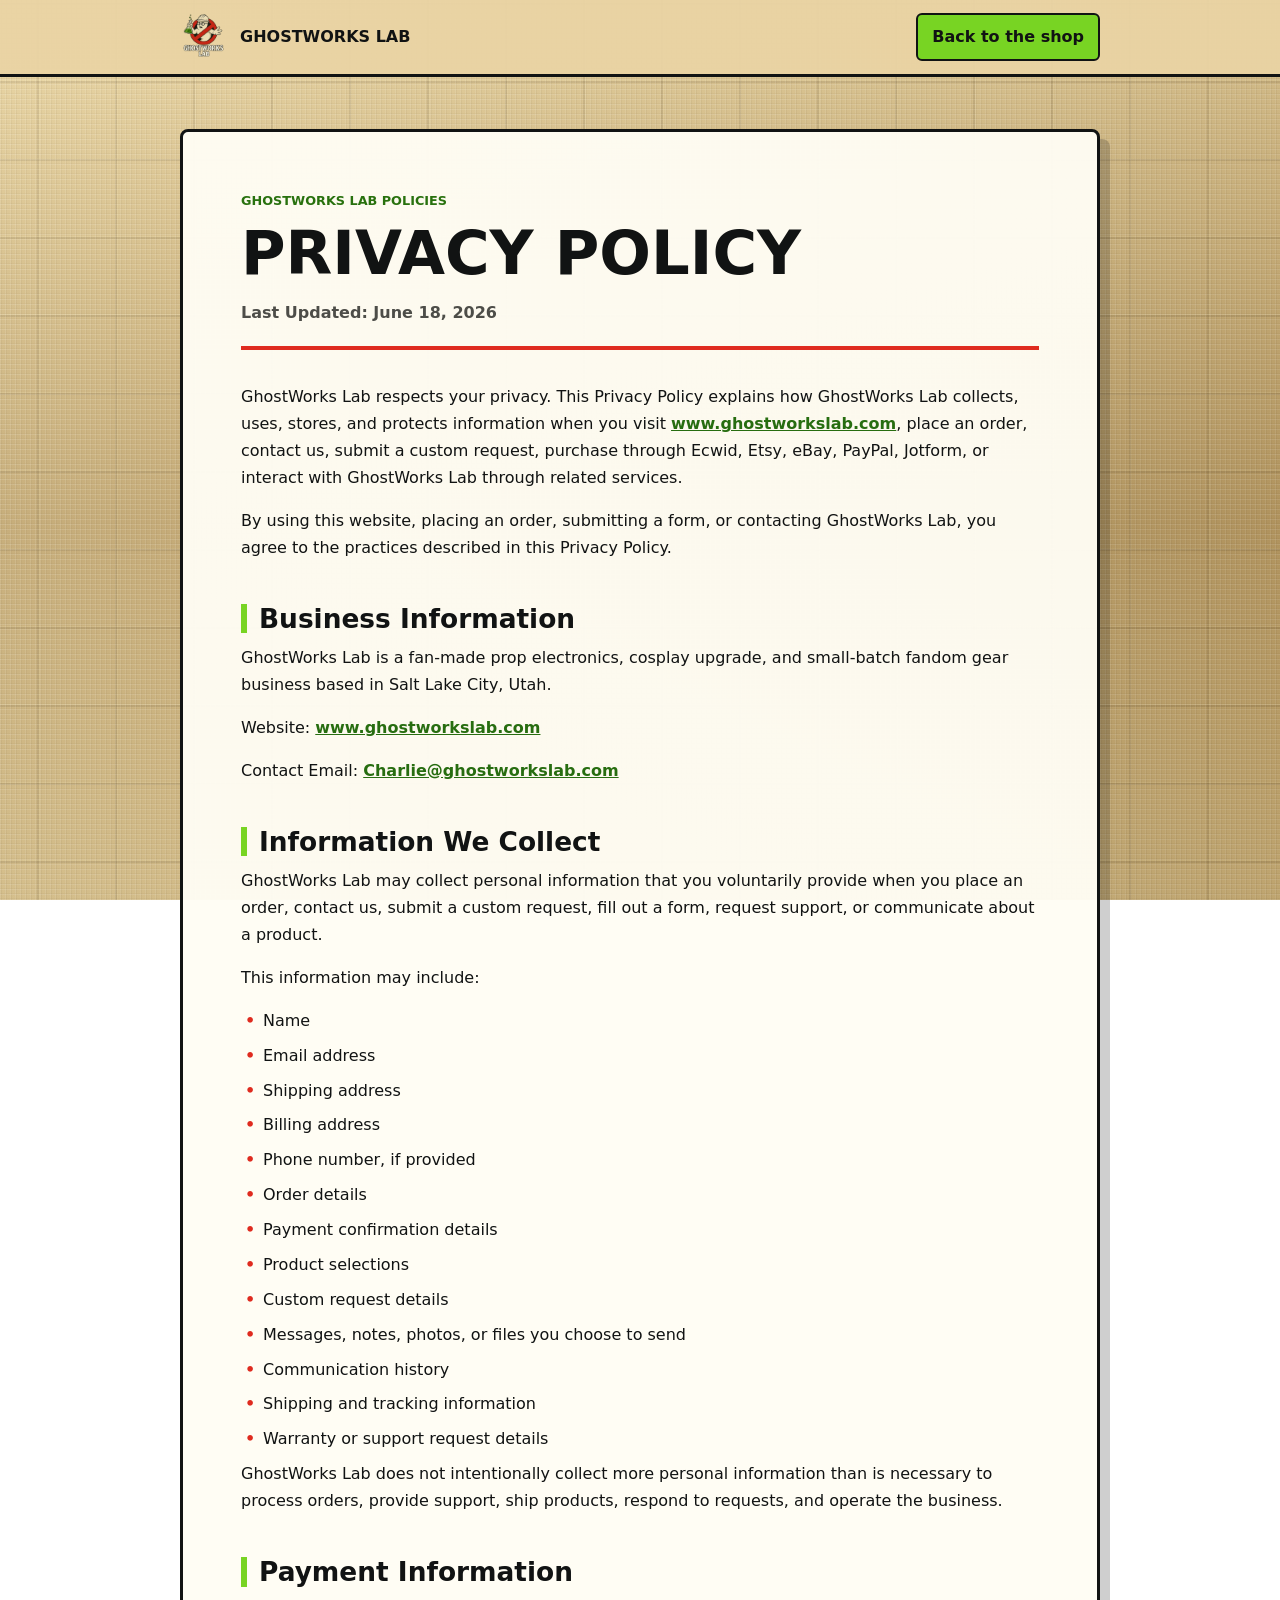
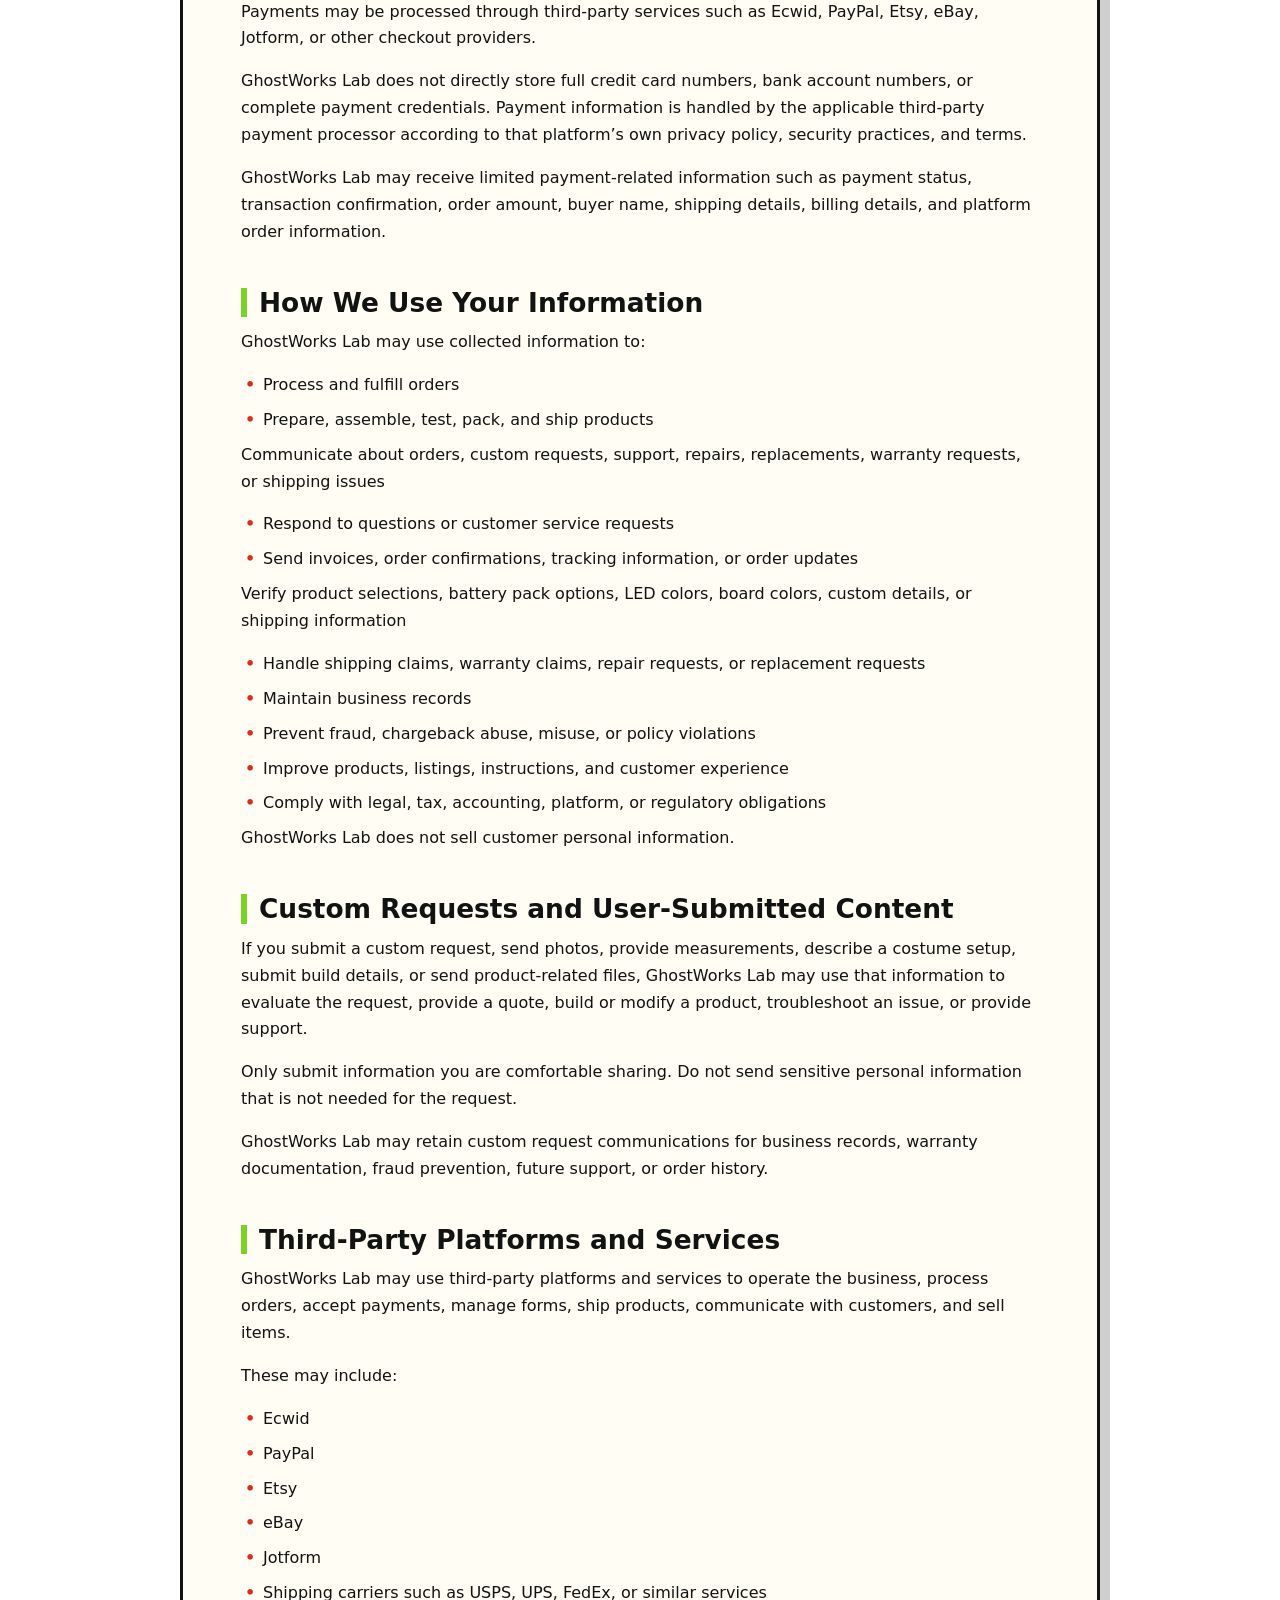
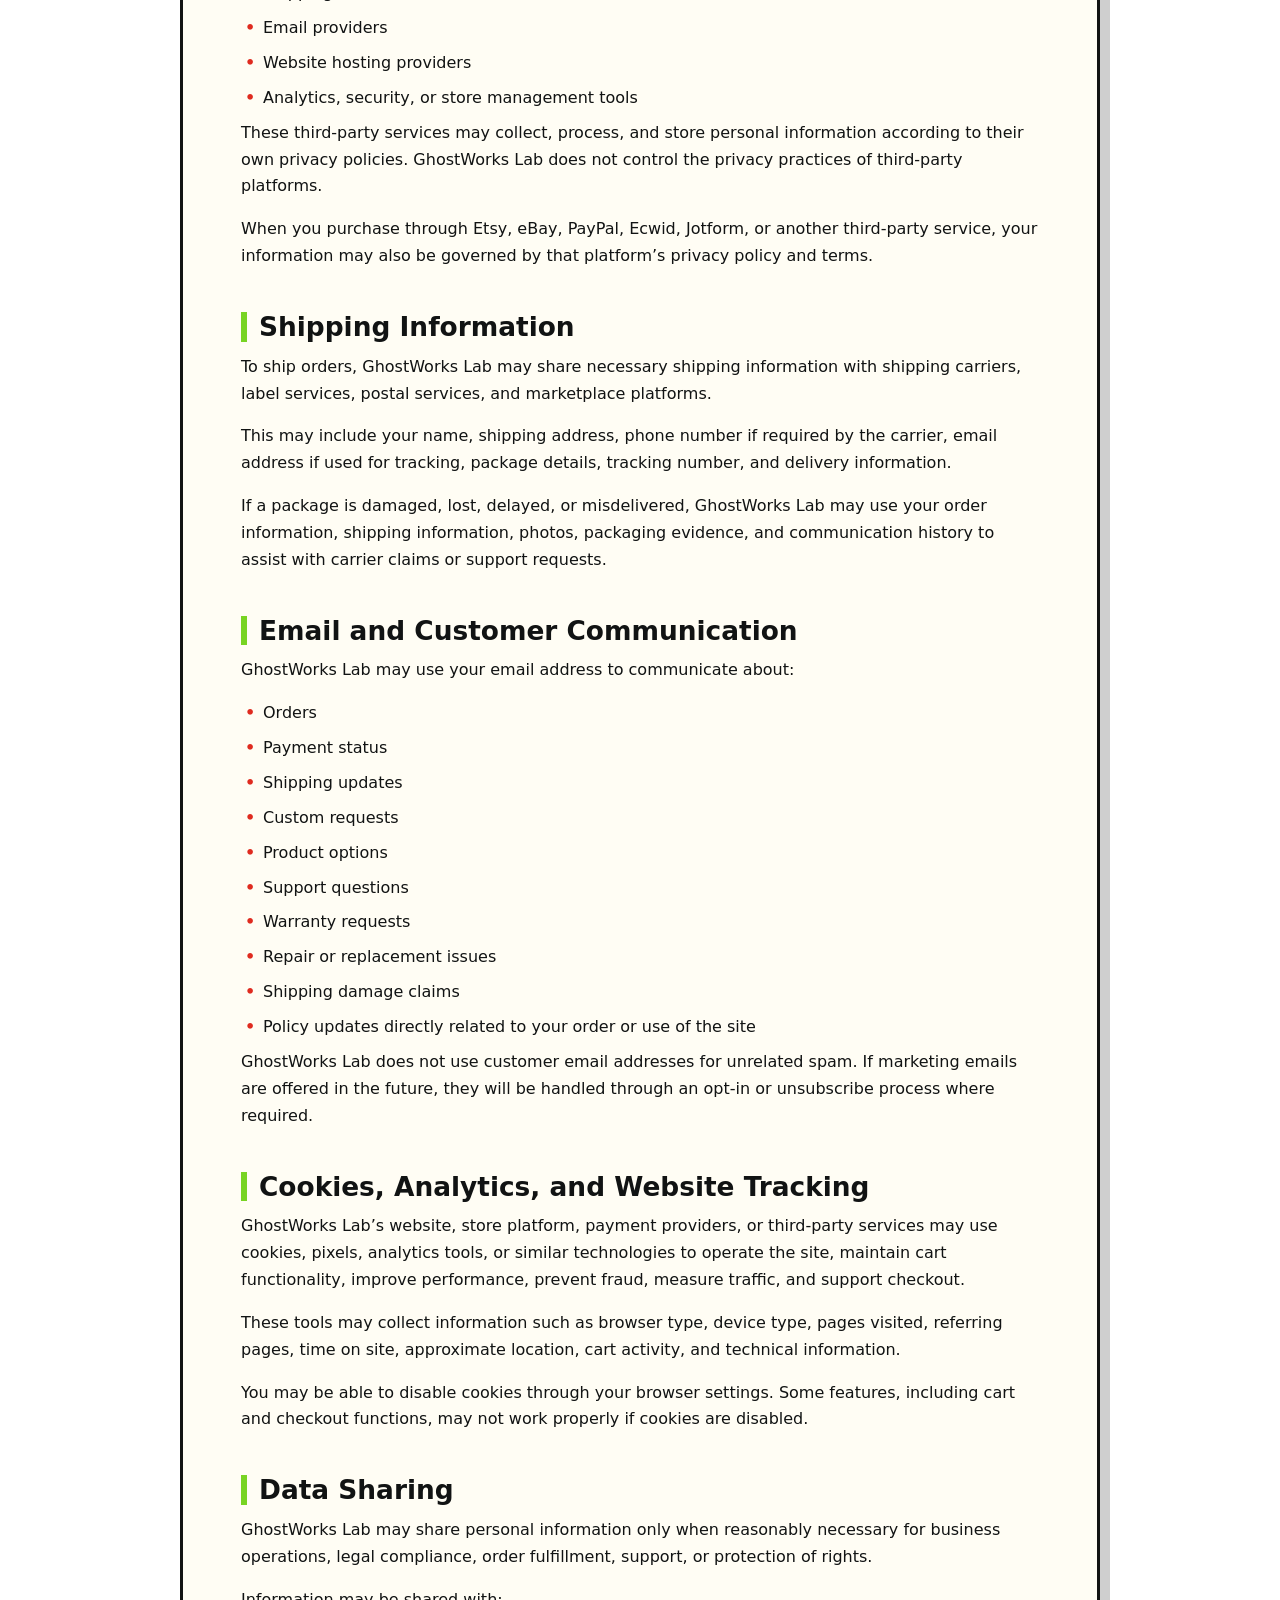
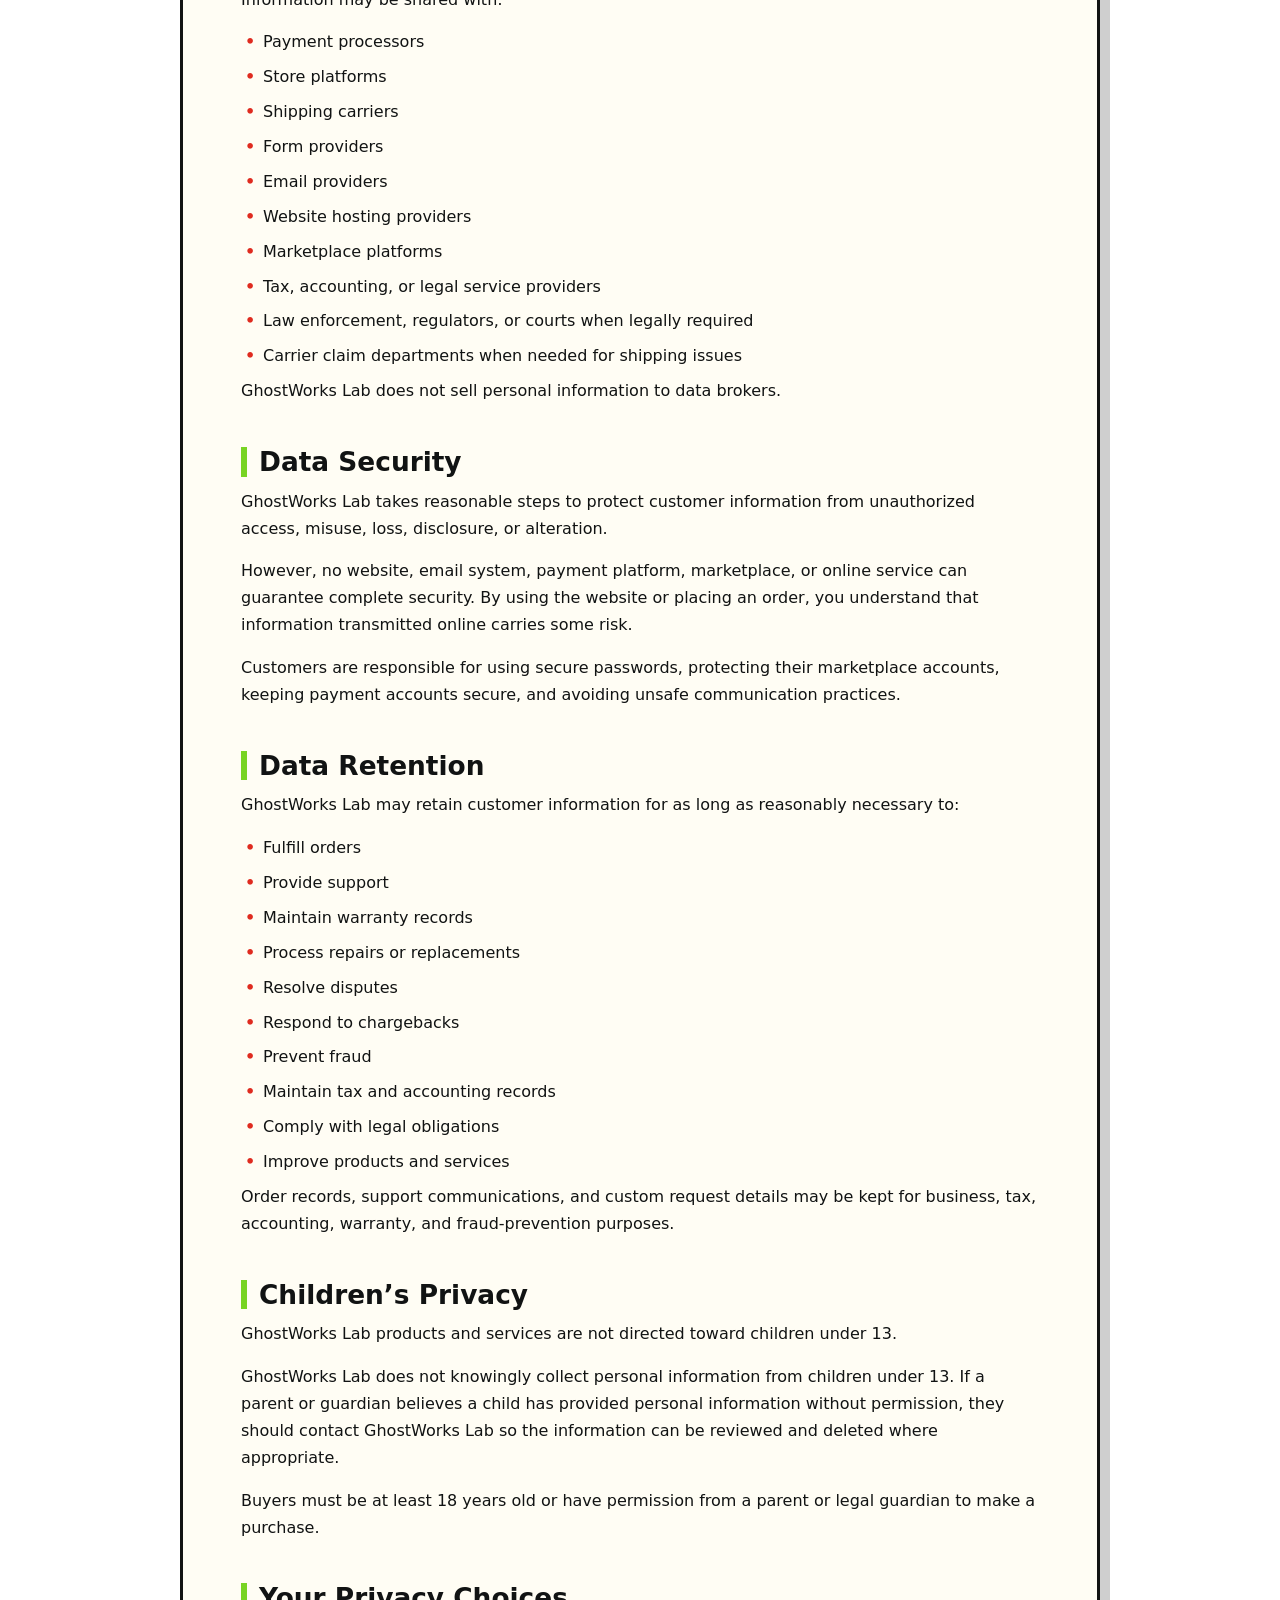
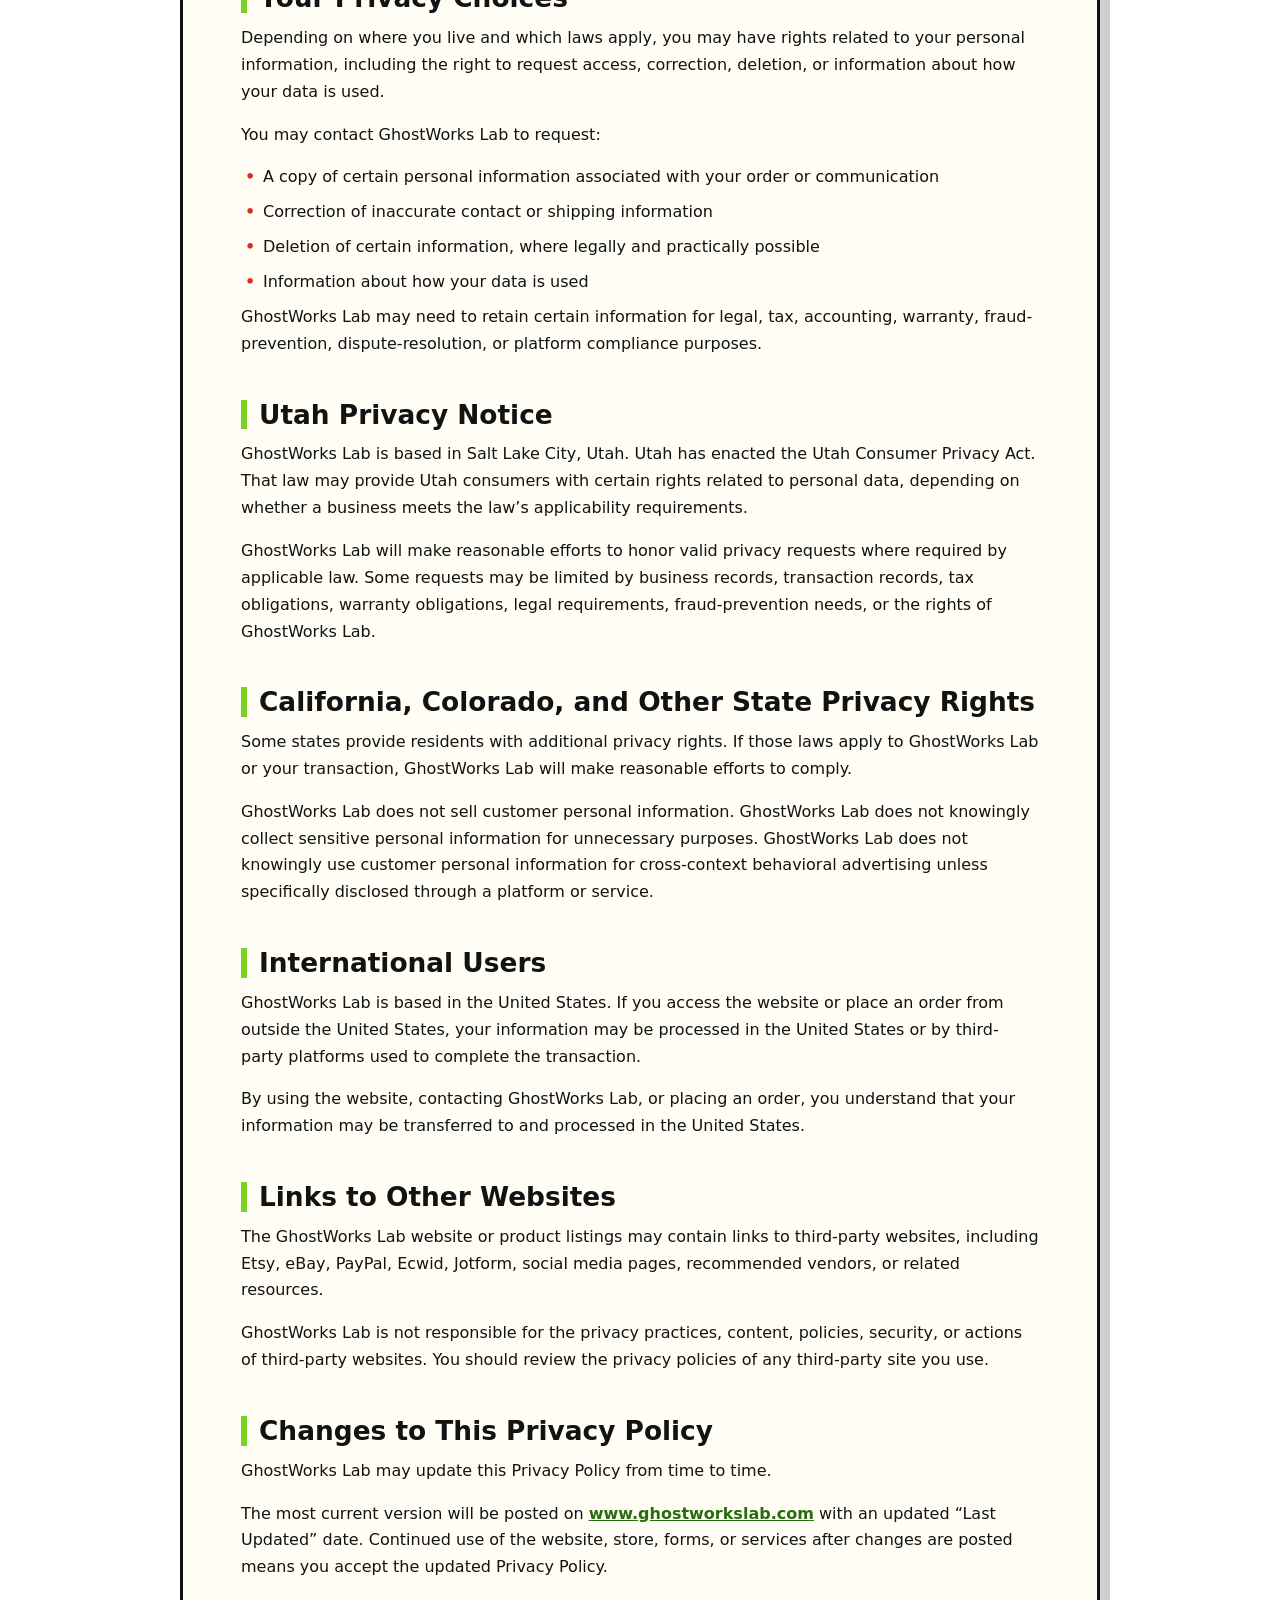
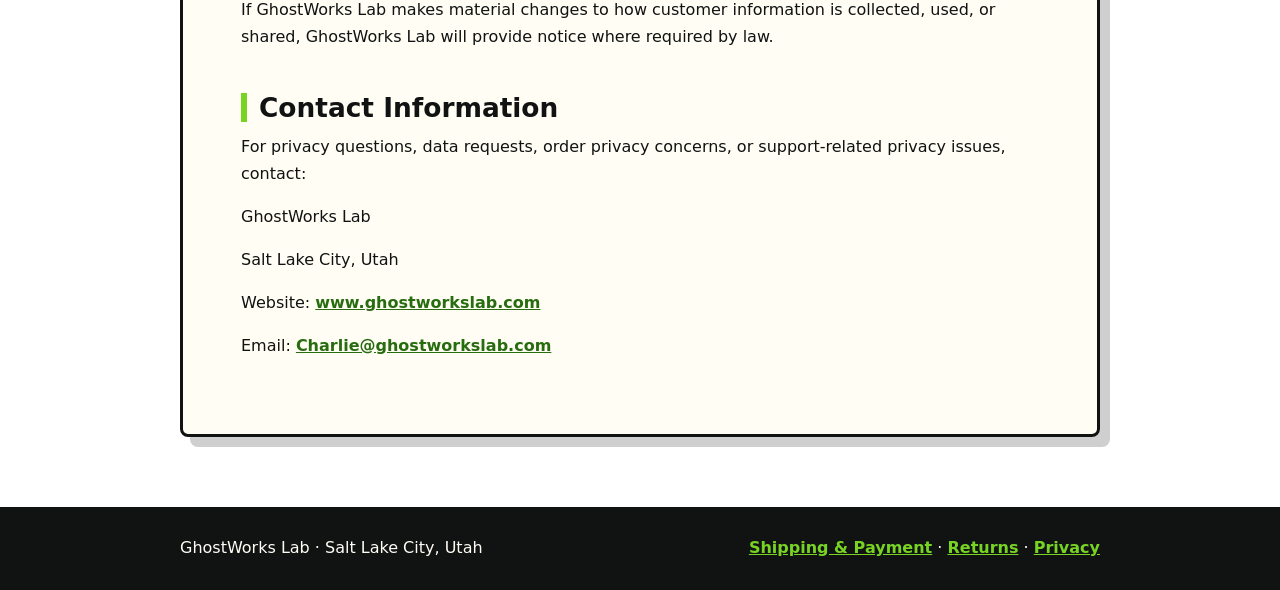
==== privacy.html @ b916d556 "Add store policies and footer links" ====
<!DOCTYPE html>
<html lang="en">
<head>
  <meta charset="utf-8">
  <meta name="viewport" content="width=device-width, initial-scale=1">
  <meta name="description" content="Privacy Policy for GhostWorks Lab orders and website visitors.">
  <title>Privacy Policy | GhostWorks Lab</title>
  <link rel="canonical" href="https://ghostworkslab.com/privacy.html">
  <link rel="icon" type="image/png" href="logo.png">
  <link rel="apple-touch-icon" href="logo.png">
  <link rel="stylesheet" href="policy.css">
</head>
<body>
  <header class="policy-header">
    <nav class="policy-nav" aria-label="Policy navigation">
      <a class="policy-brand" href="index.html"><img src="logo.png" alt=""><span>GhostWorks Lab</span></a>
      <a class="back-link" href="index.html#shop">Back to the shop</a>
    </nav>
  </header>
  <main class="policy-shell">
    <article class="policy-document">
      <p class="eyebrow">GhostWorks Lab policies</p>
      <h1>PRIVACY POLICY</h1>
      <p class="last-updated">Last Updated: June 18, 2026</p>
      <p>GhostWorks Lab respects your privacy. This Privacy Policy explains how GhostWorks Lab collects, uses, stores, and protects information when you visit <a href="https://ghostworkslab.com/">www.ghostworkslab.com</a>, place an order, contact us, submit a custom request, purchase through Ecwid, Etsy, eBay, PayPal, Jotform, or interact with GhostWorks Lab through related services.</p>
        <p>By using this website, placing an order, submitting a form, or contacting GhostWorks Lab, you agree to the practices described in this Privacy Policy.</p>
        <h2>Business Information</h2>
        <p>GhostWorks Lab is a fan-made prop electronics, cosplay upgrade, and small-batch fandom gear business based in Salt Lake City, Utah.</p>
        <p>Website: <a href="https://ghostworkslab.com/">www.ghostworkslab.com</a></p>
        <p>Contact Email: <a href="mailto:charlie@ghostworkslab.com">Charlie@ghostworkslab.com</a></p>
        <h2>Information We Collect</h2>
        <p>GhostWorks Lab may collect personal information that you voluntarily provide when you place an order, contact us, submit a custom request, fill out a form, request support, or communicate about a product.</p>
        <p>This information may include:</p>
        <p class="policy-point">Name</p>
        <p class="policy-point">Email address</p>
        <p class="policy-point">Shipping address</p>
        <p class="policy-point">Billing address</p>
        <p class="policy-point">Phone number, if provided</p>
        <p class="policy-point">Order details</p>
        <p class="policy-point">Payment confirmation details</p>
        <p class="policy-point">Product selections</p>
        <p class="policy-point">Custom request details</p>
        <p class="policy-point">Messages, notes, photos, or files you choose to send</p>
        <p class="policy-point">Communication history</p>
        <p class="policy-point">Shipping and tracking information</p>
        <p class="policy-point">Warranty or support request details</p>
        <p>GhostWorks Lab does not intentionally collect more personal information than is necessary to process orders, provide support, ship products, respond to requests, and operate the business.</p>
        <h2>Payment Information</h2>
        <p>Payments may be processed through third-party services such as Ecwid, PayPal, Etsy, eBay, Jotform, or other checkout providers.</p>
        <p>GhostWorks Lab does not directly store full credit card numbers, bank account numbers, or complete payment credentials. Payment information is handled by the applicable third-party payment processor according to that platform’s own privacy policy, security practices, and terms.</p>
        <p>GhostWorks Lab may receive limited payment-related information such as payment status, transaction confirmation, order amount, buyer name, shipping details, billing details, and platform order information.</p>
        <h2>How We Use Your Information</h2>
        <p>GhostWorks Lab may use collected information to:</p>
        <p class="policy-point">Process and fulfill orders</p>
        <p class="policy-point">Prepare, assemble, test, pack, and ship products</p>
        <p>Communicate about orders, custom requests, support, repairs, replacements, warranty requests, or shipping issues</p>
        <p class="policy-point">Respond to questions or customer service requests</p>
        <p class="policy-point">Send invoices, order confirmations, tracking information, or order updates</p>
        <p>Verify product selections, battery pack options, LED colors, board colors, custom details, or shipping information</p>
        <p class="policy-point">Handle shipping claims, warranty claims, repair requests, or replacement requests</p>
        <p class="policy-point">Maintain business records</p>
        <p class="policy-point">Prevent fraud, chargeback abuse, misuse, or policy violations</p>
        <p class="policy-point">Improve products, listings, instructions, and customer experience</p>
        <p class="policy-point">Comply with legal, tax, accounting, platform, or regulatory obligations</p>
        <p>GhostWorks Lab does not sell customer personal information.</p>
        <h2>Custom Requests and User-Submitted Content</h2>
        <p>If you submit a custom request, send photos, provide measurements, describe a costume setup, submit build details, or send product-related files, GhostWorks Lab may use that information to evaluate the request, provide a quote, build or modify a product, troubleshoot an issue, or provide support.</p>
        <p>Only submit information you are comfortable sharing. Do not send sensitive personal information that is not needed for the request.</p>
        <p>GhostWorks Lab may retain custom request communications for business records, warranty documentation, fraud prevention, future support, or order history.</p>
        <h2>Third-Party Platforms and Services</h2>
        <p>GhostWorks Lab may use third-party platforms and services to operate the business, process orders, accept payments, manage forms, ship products, communicate with customers, and sell items.</p>
        <p>These may include:</p>
        <p class="policy-point">Ecwid</p>
        <p class="policy-point">PayPal</p>
        <p class="policy-point">Etsy</p>
        <p class="policy-point">eBay</p>
        <p class="policy-point">Jotform</p>
        <p class="policy-point">Shipping carriers such as USPS, UPS, FedEx, or similar services</p>
        <p class="policy-point">Email providers</p>
        <p class="policy-point">Website hosting providers</p>
        <p class="policy-point">Analytics, security, or store management tools</p>
        <p>These third-party services may collect, process, and store personal information according to their own privacy policies. GhostWorks Lab does not control the privacy practices of third-party platforms.</p>
        <p>When you purchase through Etsy, eBay, PayPal, Ecwid, Jotform, or another third-party service, your information may also be governed by that platform’s privacy policy and terms.</p>
        <h2>Shipping Information</h2>
        <p>To ship orders, GhostWorks Lab may share necessary shipping information with shipping carriers, label services, postal services, and marketplace platforms.</p>
        <p>This may include your name, shipping address, phone number if required by the carrier, email address if used for tracking, package details, tracking number, and delivery information.</p>
        <p>If a package is damaged, lost, delayed, or misdelivered, GhostWorks Lab may use your order information, shipping information, photos, packaging evidence, and communication history to assist with carrier claims or support requests.</p>
        <h2>Email and Customer Communication</h2>
        <p>GhostWorks Lab may use your email address to communicate about:</p>
        <p class="policy-point">Orders</p>
        <p class="policy-point">Payment status</p>
        <p class="policy-point">Shipping updates</p>
        <p class="policy-point">Custom requests</p>
        <p class="policy-point">Product options</p>
        <p class="policy-point">Support questions</p>
        <p class="policy-point">Warranty requests</p>
        <p class="policy-point">Repair or replacement issues</p>
        <p class="policy-point">Shipping damage claims</p>
        <p class="policy-point">Policy updates directly related to your order or use of the site</p>
        <p>GhostWorks Lab does not use customer email addresses for unrelated spam. If marketing emails are offered in the future, they will be handled through an opt-in or unsubscribe process where required.</p>
        <h2>Cookies, Analytics, and Website Tracking</h2>
        <p>GhostWorks Lab’s website, store platform, payment providers, or third-party services may use cookies, pixels, analytics tools, or similar technologies to operate the site, maintain cart functionality, improve performance, prevent fraud, measure traffic, and support checkout.</p>
        <p>These tools may collect information such as browser type, device type, pages visited, referring pages, time on site, approximate location, cart activity, and technical information.</p>
        <p>You may be able to disable cookies through your browser settings. Some features, including cart and checkout functions, may not work properly if cookies are disabled.</p>
        <h2>Data Sharing</h2>
        <p>GhostWorks Lab may share personal information only when reasonably necessary for business operations, legal compliance, order fulfillment, support, or protection of rights.</p>
        <p>Information may be shared with:</p>
        <p class="policy-point">Payment processors</p>
        <p class="policy-point">Store platforms</p>
        <p class="policy-point">Shipping carriers</p>
        <p class="policy-point">Form providers</p>
        <p class="policy-point">Email providers</p>
        <p class="policy-point">Website hosting providers</p>
        <p class="policy-point">Marketplace platforms</p>
        <p class="policy-point">Tax, accounting, or legal service providers</p>
        <p class="policy-point">Law enforcement, regulators, or courts when legally required</p>
        <p class="policy-point">Carrier claim departments when needed for shipping issues</p>
        <p>GhostWorks Lab does not sell personal information to data brokers.</p>
        <h2>Data Security</h2>
        <p>GhostWorks Lab takes reasonable steps to protect customer information from unauthorized access, misuse, loss, disclosure, or alteration.</p>
        <p>However, no website, email system, payment platform, marketplace, or online service can guarantee complete security. By using the website or placing an order, you understand that information transmitted online carries some risk.</p>
        <p>Customers are responsible for using secure passwords, protecting their marketplace accounts, keeping payment accounts secure, and avoiding unsafe communication practices.</p>
        <h2>Data Retention</h2>
        <p>GhostWorks Lab may retain customer information for as long as reasonably necessary to:</p>
        <p class="policy-point">Fulfill orders</p>
        <p class="policy-point">Provide support</p>
        <p class="policy-point">Maintain warranty records</p>
        <p class="policy-point">Process repairs or replacements</p>
        <p class="policy-point">Resolve disputes</p>
        <p class="policy-point">Respond to chargebacks</p>
        <p class="policy-point">Prevent fraud</p>
        <p class="policy-point">Maintain tax and accounting records</p>
        <p class="policy-point">Comply with legal obligations</p>
        <p class="policy-point">Improve products and services</p>
        <p>Order records, support communications, and custom request details may be kept for business, tax, accounting, warranty, and fraud-prevention purposes.</p>
        <h2>Children’s Privacy</h2>
        <p>GhostWorks Lab products and services are not directed toward children under 13.</p>
        <p>GhostWorks Lab does not knowingly collect personal information from children under 13. If a parent or guardian believes a child has provided personal information without permission, they should contact GhostWorks Lab so the information can be reviewed and deleted where appropriate.</p>
        <p>Buyers must be at least 18 years old or have permission from a parent or legal guardian to make a purchase.</p>
        <h2>Your Privacy Choices</h2>
        <p>Depending on where you live and which laws apply, you may have rights related to your personal information, including the right to request access, correction, deletion, or information about how your data is used.</p>
        <p>You may contact GhostWorks Lab to request:</p>
        <p class="policy-point">A copy of certain personal information associated with your order or communication</p>
        <p class="policy-point">Correction of inaccurate contact or shipping information</p>
        <p class="policy-point">Deletion of certain information, where legally and practically possible</p>
        <p class="policy-point">Information about how your data is used</p>
        <p>GhostWorks Lab may need to retain certain information for legal, tax, accounting, warranty, fraud-prevention, dispute-resolution, or platform compliance purposes.</p>
        <h2>Utah Privacy Notice</h2>
        <p>GhostWorks Lab is based in Salt Lake City, Utah. Utah has enacted the Utah Consumer Privacy Act. That law may provide Utah consumers with certain rights related to personal data, depending on whether a business meets the law’s applicability requirements.</p>
        <p>GhostWorks Lab will make reasonable efforts to honor valid privacy requests where required by applicable law. Some requests may be limited by business records, transaction records, tax obligations, warranty obligations, legal requirements, fraud-prevention needs, or the rights of GhostWorks Lab.</p>
        <h2>California, Colorado, and Other State Privacy Rights</h2>
        <p>Some states provide residents with additional privacy rights. If those laws apply to GhostWorks Lab or your transaction, GhostWorks Lab will make reasonable efforts to comply.</p>
        <p>GhostWorks Lab does not sell customer personal information. GhostWorks Lab does not knowingly collect sensitive personal information for unnecessary purposes. GhostWorks Lab does not knowingly use customer personal information for cross-context behavioral advertising unless specifically disclosed through a platform or service.</p>
        <h2>International Users</h2>
        <p>GhostWorks Lab is based in the United States. If you access the website or place an order from outside the United States, your information may be processed in the United States or by third-party platforms used to complete the transaction.</p>
        <p>By using the website, contacting GhostWorks Lab, or placing an order, you understand that your information may be transferred to and processed in the United States.</p>
        <h2>Links to Other Websites</h2>
        <p>The GhostWorks Lab website or product listings may contain links to third-party websites, including Etsy, eBay, PayPal, Ecwid, Jotform, social media pages, recommended vendors, or related resources.</p>
        <p>GhostWorks Lab is not responsible for the privacy practices, content, policies, security, or actions of third-party websites. You should review the privacy policies of any third-party site you use.</p>
        <h2>Changes to This Privacy Policy</h2>
        <p>GhostWorks Lab may update this Privacy Policy from time to time.</p>
        <p>The most current version will be posted on <a href="https://ghostworkslab.com/">www.ghostworkslab.com</a> with an updated “Last Updated” date. Continued use of the website, store, forms, or services after changes are posted means you accept the updated Privacy Policy.</p>
        <p>If GhostWorks Lab makes material changes to how customer information is collected, used, or shared, GhostWorks Lab will provide notice where required by law.</p>
        <h2>Contact Information</h2>
        <p>For privacy questions, data requests, order privacy concerns, or support-related privacy issues, contact:</p>
        <p>GhostWorks Lab</p>
        <p>Salt Lake City, Utah</p>
        <p>Website: <a href="https://ghostworkslab.com/">www.ghostworkslab.com</a></p>
        <p>Email: <a href="mailto:charlie@ghostworkslab.com">Charlie@ghostworkslab.com</a></p>
    </article>
  </main>
  <footer class="policy-footer">
    <div class="policy-footer-inner">
      <span>GhostWorks Lab · Salt Lake City, Utah</span>
      <span><a href="shipping.html">Shipping &amp; Payment</a> · <a href="returns.html">Returns</a> · <a href="privacy.html">Privacy</a></span>
    </div>
  </footer>
</body>
</html>
---- policy.css ----
:root {
  --cream: #ead4a4;
  --khaki-light: #e1c993;
  --khaki: #b99a62;
  --ink: #111313;
  --ink-soft: #292c2b;
  --red: #df2b1f;
  --slime: #78d423;
  --white: #fffdf4;
  --max-width: 920px;
  --ripstop-fabric:
    linear-gradient(135deg, rgba(255, 246, 209, 0.34), rgba(126, 98, 50, 0.28)),
    repeating-linear-gradient(0deg, rgba(255, 255, 255, 0.14) 0 1px, rgba(111, 84, 42, 0.08) 1px 2px, transparent 2px 5px),
    repeating-linear-gradient(90deg, rgba(255, 255, 255, 0.12) 0 1px, rgba(95, 72, 36, 0.09) 1px 2px, transparent 2px 5px),
    repeating-linear-gradient(0deg, transparent 0 37px, rgba(83, 64, 34, 0.2) 37px 39px, rgba(255, 239, 186, 0.18) 39px 40px, transparent 40px 78px),
    repeating-linear-gradient(90deg, transparent 0 37px, rgba(83, 64, 34, 0.2) 37px 39px, rgba(255, 239, 186, 0.18) 39px 40px, transparent 40px 78px),
    linear-gradient(180deg, var(--khaki-light), var(--khaki) 58%, #d8bf88);
}

* {
  box-sizing: border-box;
}

html {
  scroll-behavior: smooth;
}

body {
  margin: 0;
  color: var(--ink);
  font-family: Inter, ui-sans-serif, system-ui, -apple-system, BlinkMacSystemFont, "Segoe UI", sans-serif;
  line-height: 1.68;
  background: var(--ripstop-fabric);
  background-attachment: fixed;
}

a {
  color: inherit;
}

.policy-header {
  border-bottom: 3px solid var(--ink);
  background: rgba(234, 212, 164, 0.94);
}

.policy-nav,
.policy-shell,
.policy-footer-inner {
  width: min(100% - 32px, var(--max-width));
  margin: 0 auto;
}

.policy-nav {
  min-height: 74px;
  display: flex;
  align-items: center;
  justify-content: space-between;
  gap: 20px;
}

.policy-brand {
  display: flex;
  align-items: center;
  gap: 12px;
  font-weight: 900;
  text-decoration: none;
  text-transform: uppercase;
}

.policy-brand img {
  width: 48px;
  height: 48px;
  object-fit: contain;
}

.back-link {
  padding: 9px 14px;
  border: 2px solid var(--ink);
  border-radius: 6px;
  font-weight: 850;
  text-decoration: none;
  background: var(--slime);
}

.back-link:hover,
.back-link:focus-visible {
  color: var(--white);
  background: var(--ink);
  outline: none;
}

.policy-shell {
  padding: 52px 0 70px;
}

.policy-document {
  padding: clamp(26px, 5vw, 58px);
  border: 3px solid var(--ink);
  border-radius: 8px;
  box-shadow: 10px 10px 0 rgba(17, 19, 19, 0.2);
  background: rgba(255, 253, 244, 0.96);
}

.eyebrow {
  margin: 0 0 8px;
  color: #28710e;
  font-size: 0.8rem;
  font-weight: 900;
  text-transform: uppercase;
}

h1,
h2 {
  line-height: 1.12;
  letter-spacing: 0;
}

h1 {
  margin: 0;
  font-size: clamp(2rem, 7vw, 3.8rem);
  text-transform: uppercase;
}

.last-updated {
  margin: 12px 0 34px;
  padding-bottom: 20px;
  border-bottom: 4px solid var(--red);
  color: #4d4d48;
  font-weight: 750;
}

h2 {
  margin: 42px 0 12px;
  padding-left: 12px;
  border-left: 6px solid var(--slime);
  font-size: clamp(1.25rem, 3vw, 1.65rem);
}

p {
  margin: 0 0 16px;
}

.policy-point {
  position: relative;
  margin: 0 0 8px 22px;
}

.policy-point::before {
  position: absolute;
  left: -18px;
  color: var(--red);
  content: "•";
  font-weight: 900;
}

.policy-document a {
  color: #276d10;
  font-weight: 800;
}

.policy-footer {
  padding: 28px 0;
  color: var(--white);
  background: var(--ink);
}

.policy-footer-inner {
  display: flex;
  flex-wrap: wrap;
  justify-content: space-between;
  gap: 12px 24px;
}

.policy-footer a {
  color: var(--slime);
  font-weight: 800;
}

@media (max-width: 600px) {
  .policy-nav {
    min-height: 0;
    padding: 12px 0;
    align-items: flex-start;
    flex-direction: column;
  }

  .policy-brand img {
    width: 42px;
    height: 42px;
  }

  .back-link {
    width: 100%;
    text-align: center;
  }

  .policy-shell {
    padding-top: 28px;
  }

  .policy-document {
    box-shadow: 6px 6px 0 rgba(17, 19, 19, 0.2);
  }
}
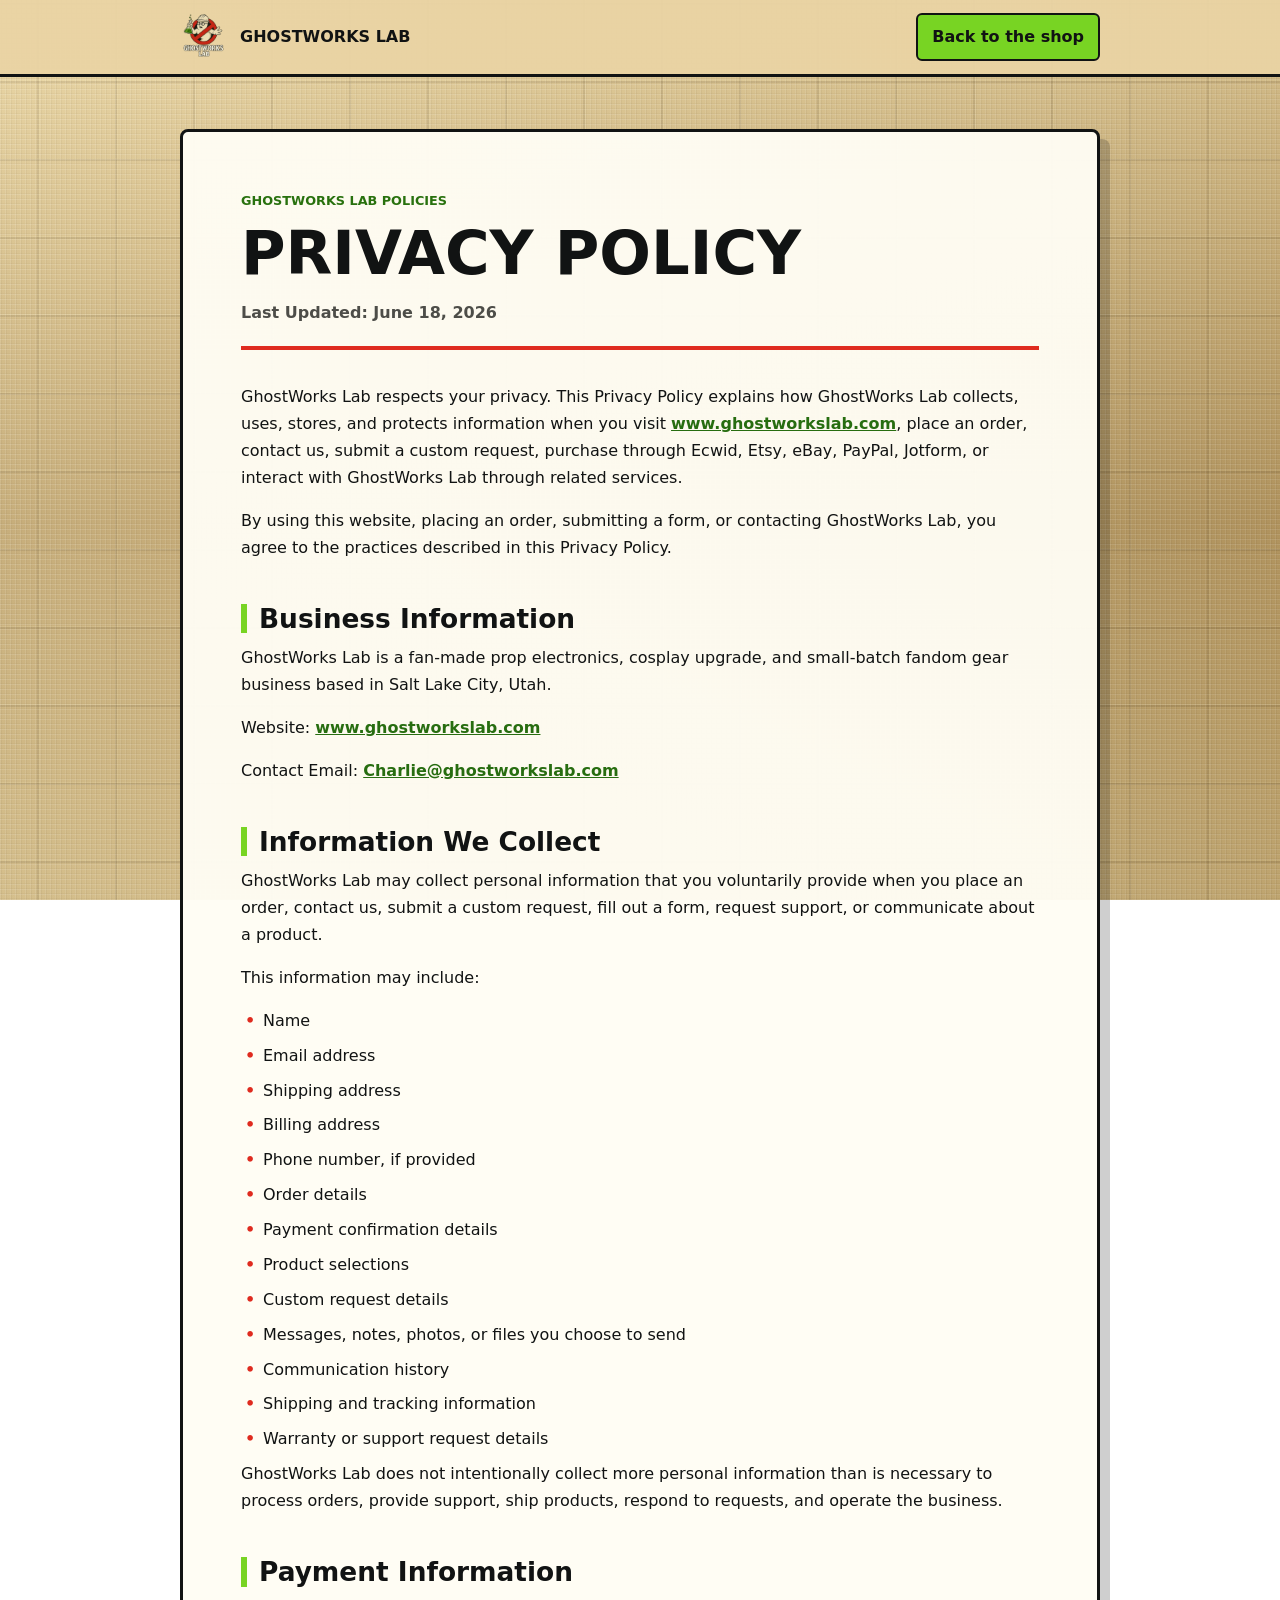
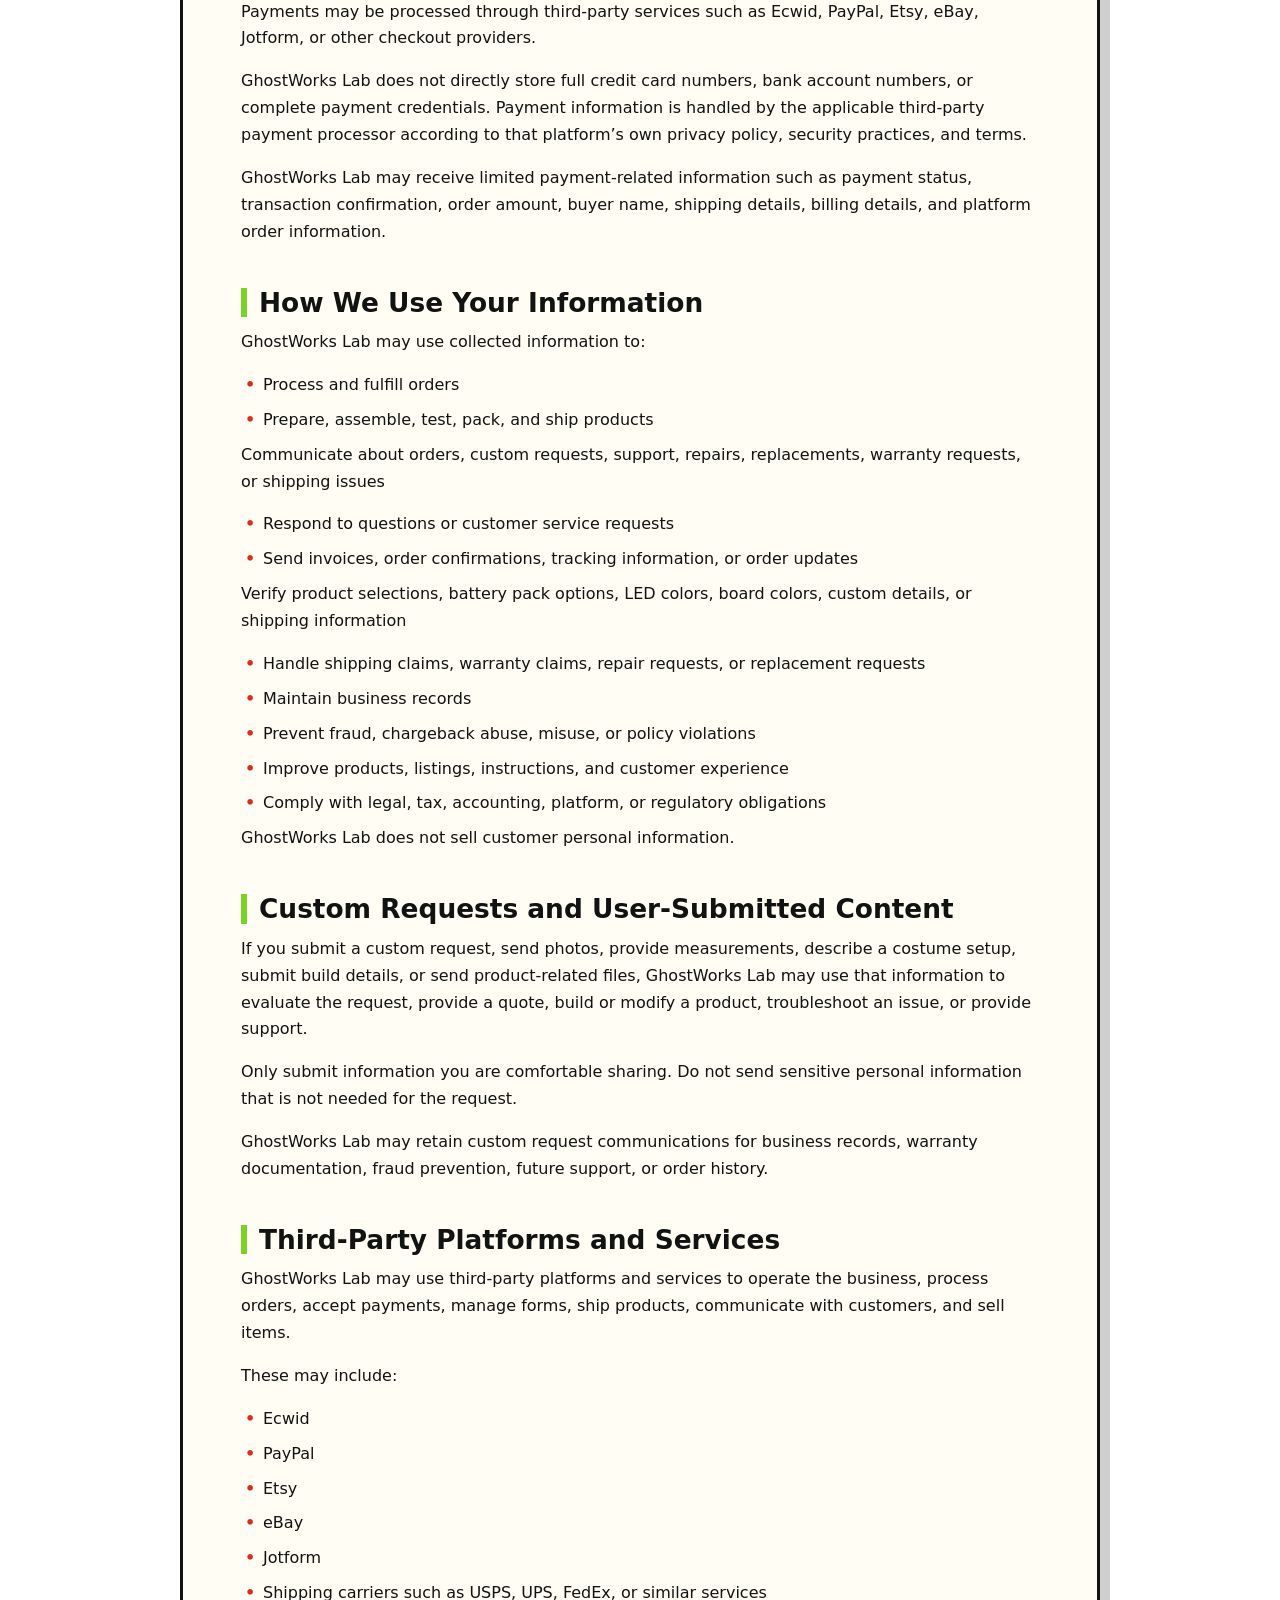
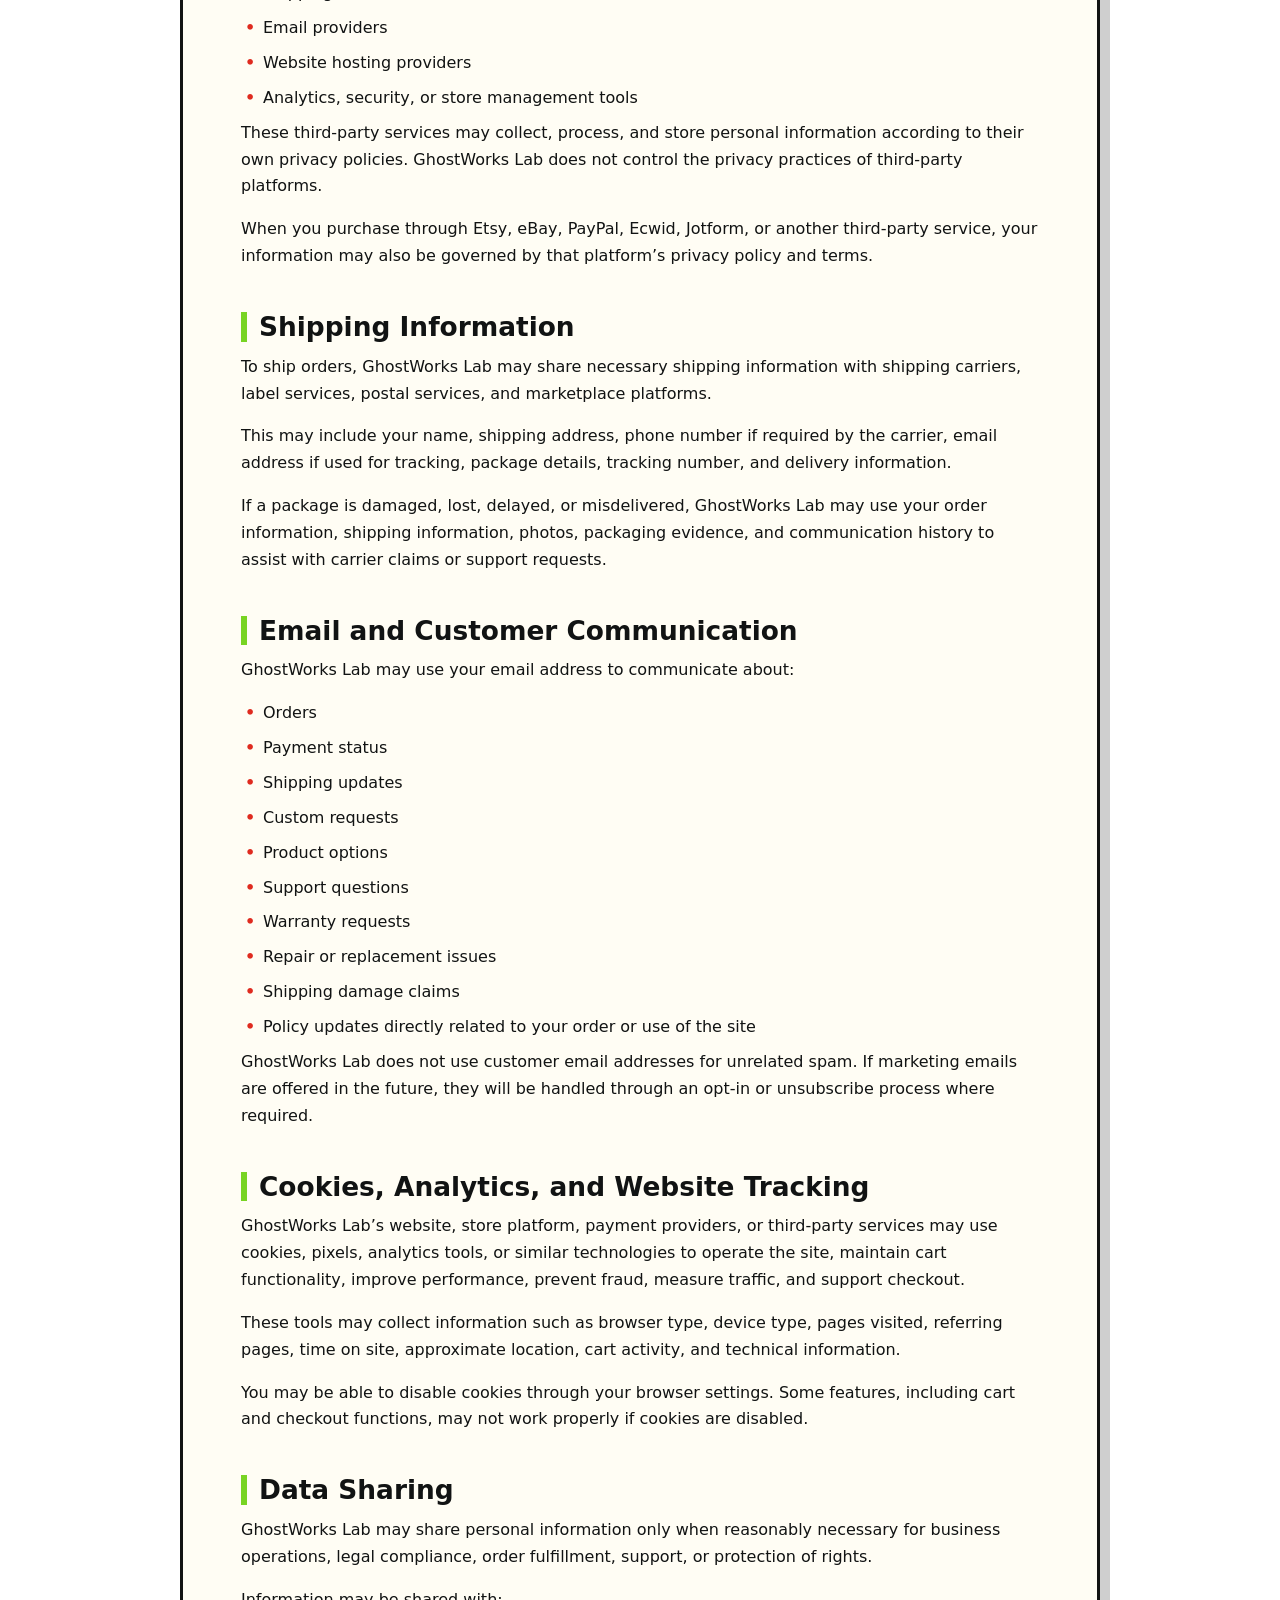
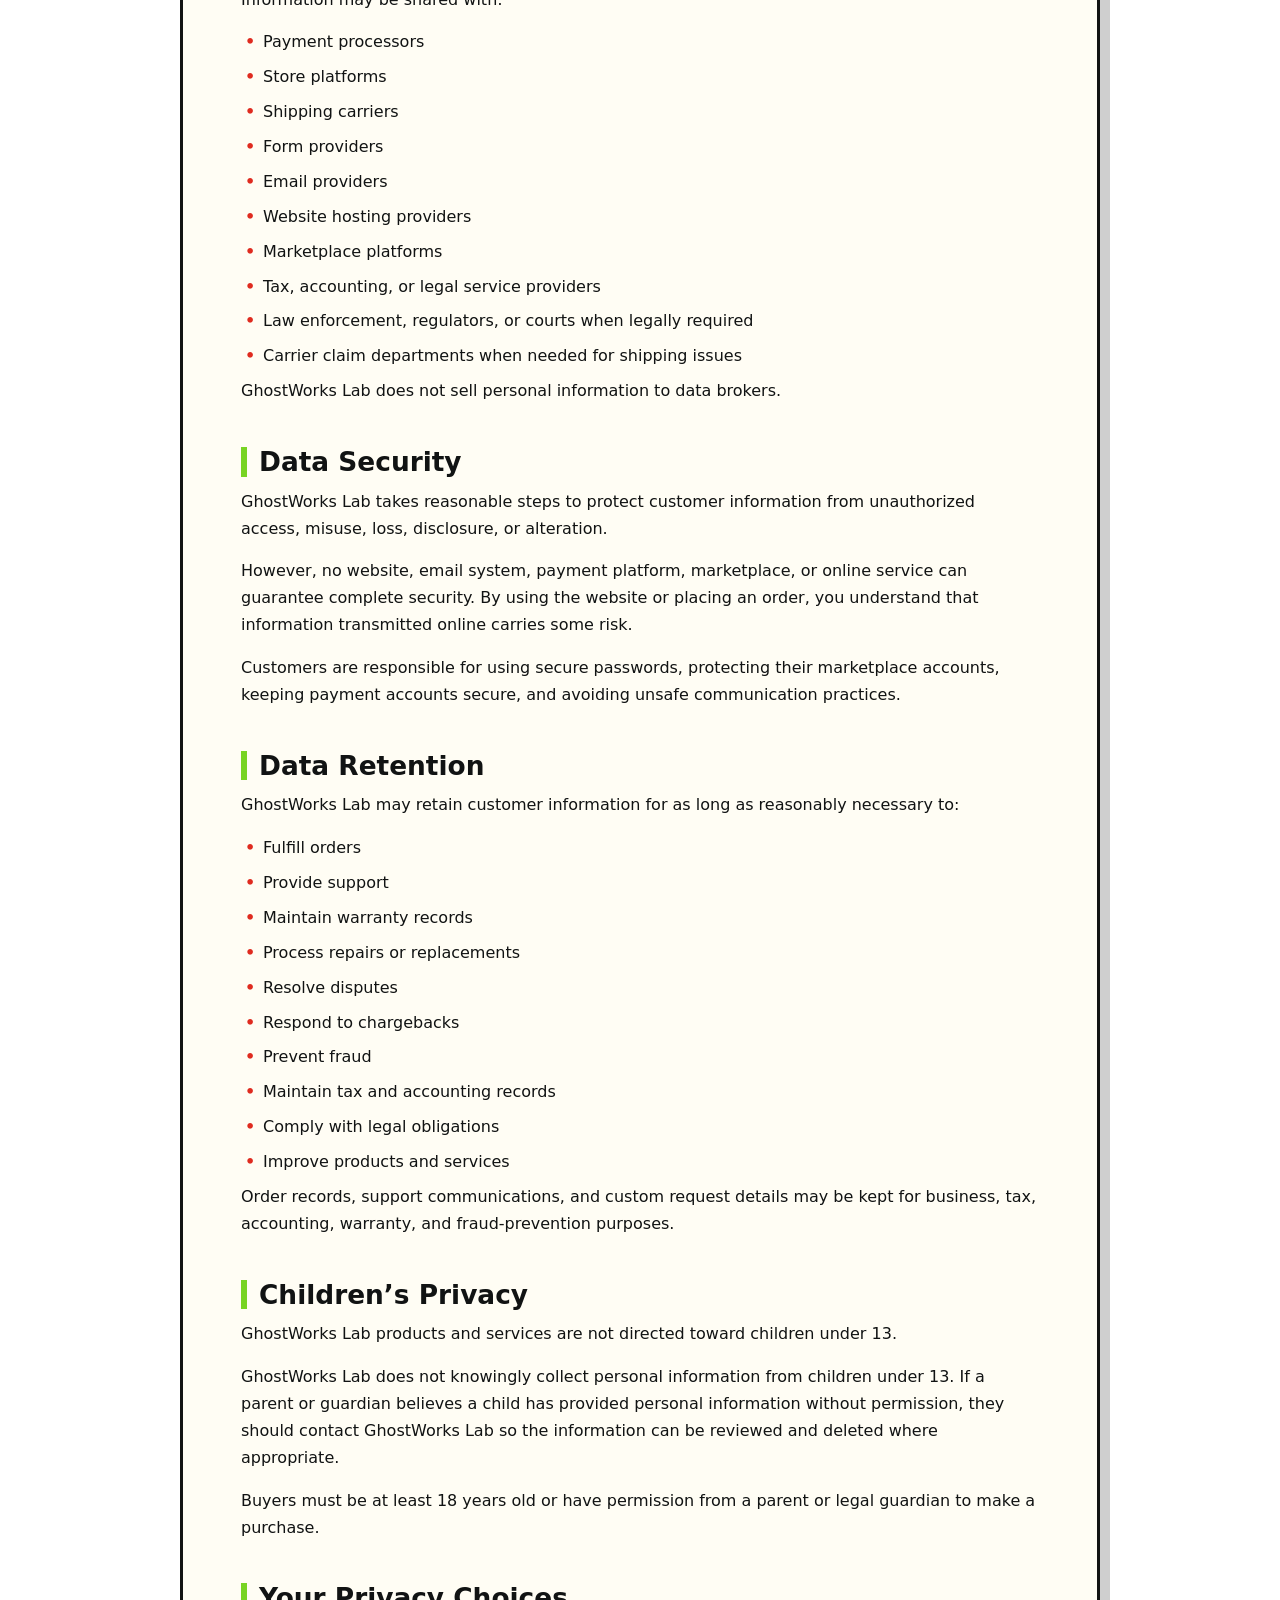
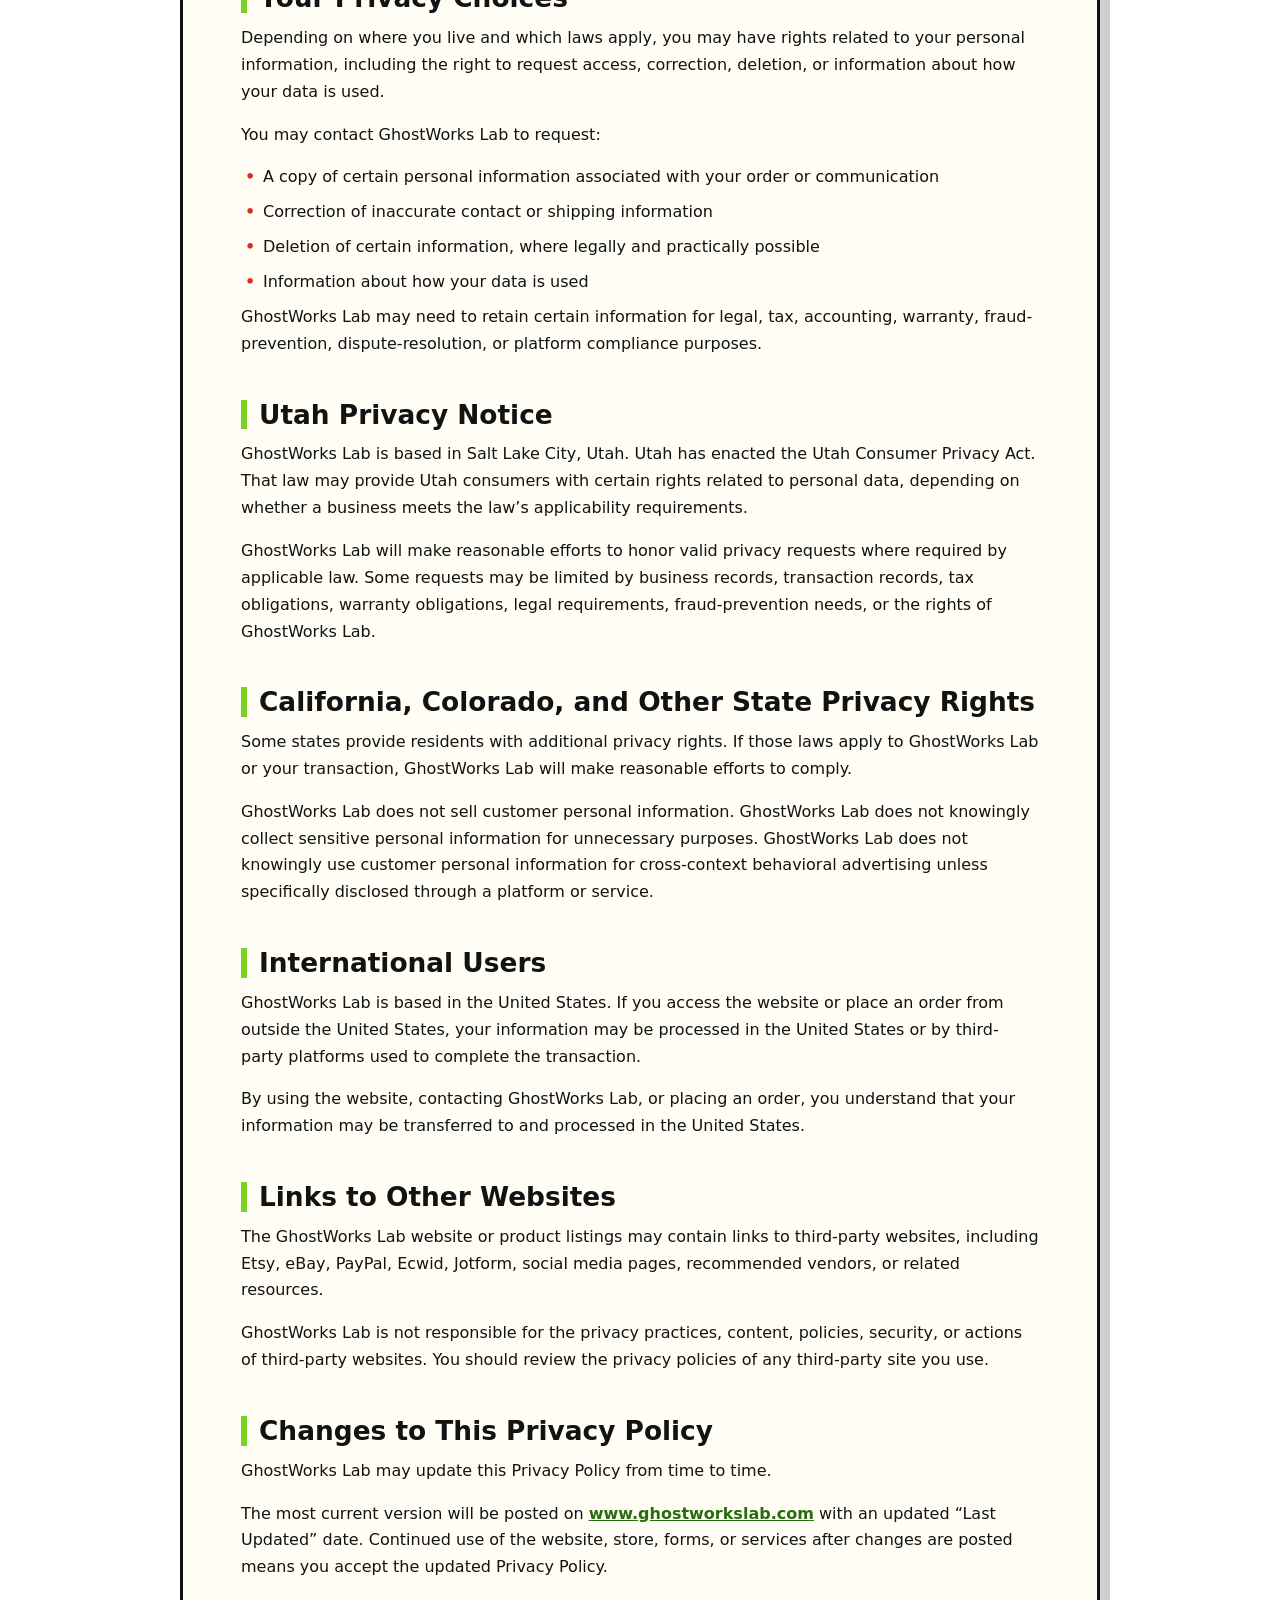
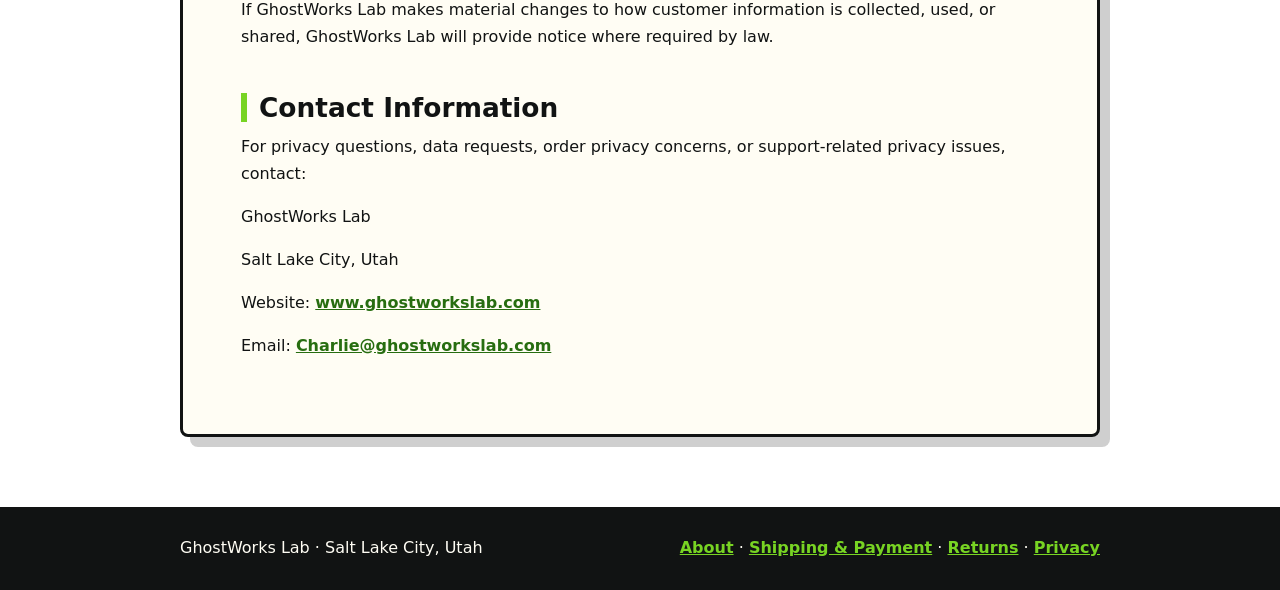
==== commit dd4960d1: "Add About GhostWorks Lab page" ====
--- a/privacy.html
+++ b/privacy.html
@@ -172,7 +172,7 @@
   <footer class="policy-footer">
     <div class="policy-footer-inner">
       <span>GhostWorks Lab · Salt Lake City, Utah</span>
-      <span><a href="shipping.html">Shipping &amp; Payment</a> · <a href="returns.html">Returns</a> · <a href="privacy.html">Privacy</a></span>
+      <span><a href="about.html">About</a> · <a href="shipping.html">Shipping &amp; Payment</a> · <a href="returns.html">Returns</a> · <a href="privacy.html">Privacy</a></span>
     </div>
   </footer>
 </body>
--- a/policy.css
+++ b/policy.css
@@ -129,6 +129,42 @@
   font-weight: 750;
 }
 
+.about-lede {
+  margin: 18px 0 28px;
+  padding-bottom: 24px;
+  border-bottom: 4px solid var(--red);
+  font-size: clamp(1.08rem, 2.4vw, 1.28rem);
+  font-weight: 750;
+}
+
+.about-tagline {
+  margin: 34px 0;
+  padding: 18px 20px;
+  border: 3px solid var(--ink);
+  border-left: 10px solid var(--slime);
+  border-radius: 6px;
+  font-size: clamp(1.2rem, 3vw, 1.55rem);
+  font-weight: 900;
+  text-transform: uppercase;
+  background: var(--cream);
+}
+
+.contact-panel {
+  margin-top: 38px;
+  padding: 22px;
+  border: 3px solid var(--ink);
+  border-radius: 6px;
+  background: #f2e2bd;
+}
+
+.contact-panel h2 {
+  margin-top: 0;
+}
+
+.contact-panel p:last-child {
+  margin-bottom: 0;
+}
+
 h2 {
   margin: 42px 0 12px;
   padding-left: 12px;
